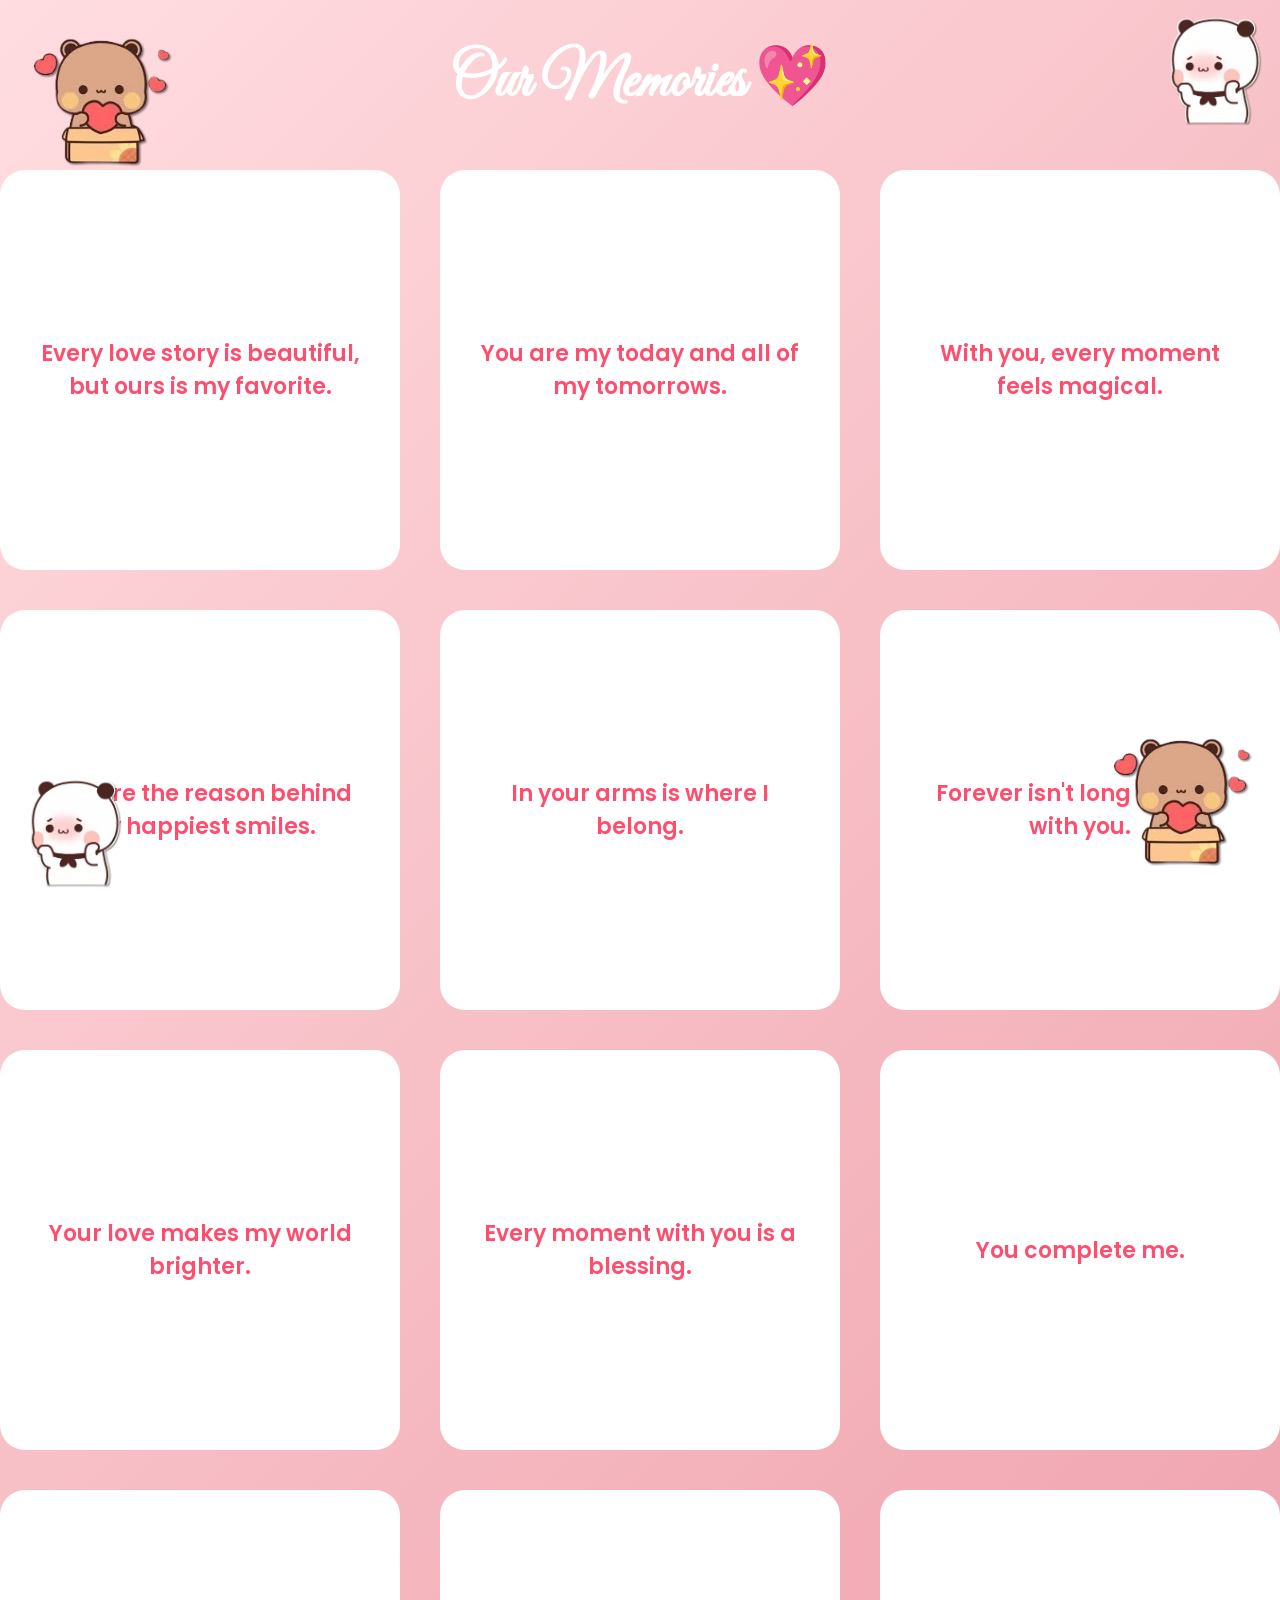
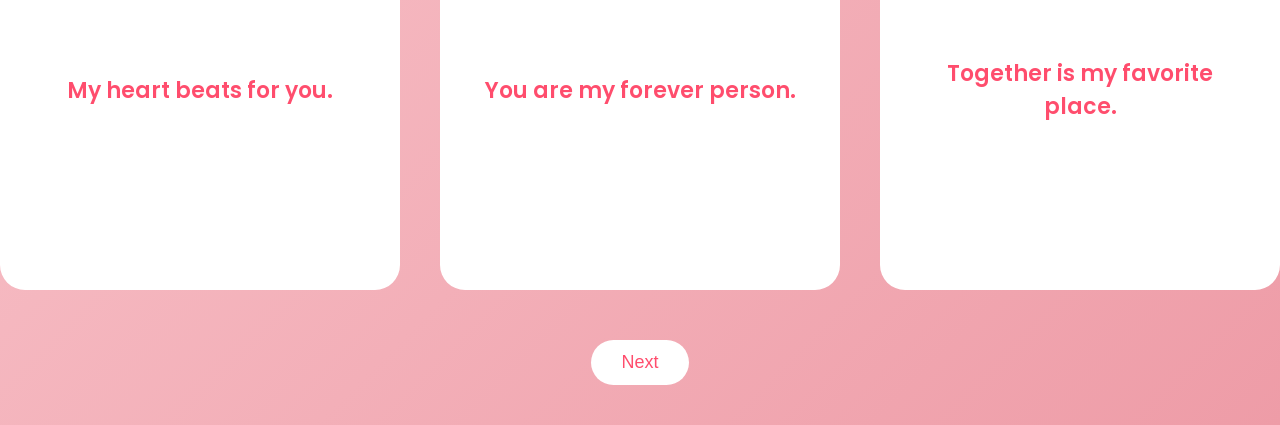
==== memories.html @ 251d6ece "Add files via upload" ====
<!DOCTYPE html>
<html lang="en">
<head>
<meta charset="UTF-8">
<title>Our Memories 💕</title>

<link href="https://fonts.googleapis.com/css2?family=Great+Vibes&family=Poppins:wght@400;600&display=swap" rel="stylesheet">

<style>
*{margin:0;padding:0;box-sizing:border-box;}

body{
  min-height:100vh;
  background:linear-gradient(135deg,#ffdde1,#ee9ca7);
  font-family:'Poppins', sans-serif;
  display:flex;
  flex-direction:column;
  align-items:center;
  padding:40px 20px;
  overflow-x:auto;
}

/* Stickers */
.sticker{position:fixed;z-index:5;pointer-events:none;}
.dudu{width:180px;}
.bubu{width:120px;}
.top-left{top:10px;left:10px;}
.bottom-right{bottom:10px;right:10px;}
.bottom-left{bottom:10px;left:10px;}
.top-right{top:10px;right:10px;}

/* Title */
h1{
  font-family:'Great Vibes', cursive;
  font-size:60px;
  color:white;
  margin-bottom:50px;
}

/* Grid */
.grid{
  display:grid;
  grid-template-columns:repeat(3, 400px);
  grid-template-rows:repeat(4, 400px);
  gap:40px;
}

/* Cards */
.card{
  width:400px;
  height:400px;
  perspective:1000px;
  cursor:pointer;
}

.card-inner{
  width:100%;
  height:100%;
  position:relative;
  transform-style:preserve-3d;
  transition:0.8s;
}

.card.flip .card-inner{
  transform:rotateY(180deg);
}

.card-front,.card-back{
  position:absolute;
  width:100%;
  height:100%;
  border-radius:25px;
  backface-visibility:hidden;
  display:flex;
  justify-content:center;
  align-items:center;
  text-align:center;
  padding:30px;
}

.card-front{
  background:white;
  color:#ff4d6d;
  font-weight:600;
  font-size:22px;
}

.card-back{
  transform:rotateY(180deg);
  background:black;
}

/* Default cover */
.card-back img{
  width:100%;
  height:100%;
  object-fit:cover;
  border-radius:25px;
}

/* Only special images */
.contain-img{
  object-fit:contain !important;
  background:black;
}

.next-btn{
  margin-top:50px;
  padding:12px 30px;
  background:white;
  color:#ff4d6d;
  border:none;
  border-radius:25px;
  font-size:18px;
  cursor:pointer;
}
</style>
</head>
<body>

<img src="dudu-heart.png" class="sticker dudu top-left">
<img src="dudu-heart.png" class="sticker dudu bottom-right">
<img src="bubu-shy.png" class="sticker bubu bottom-left">
<img src="bubu-shy.png" class="sticker bubu top-right">

<h1>Our Memories 💖</h1>

<div class="grid">

<!-- 1 -->
<div class="card" onclick="flipCard(this)">
<div class="card-inner">
<div class="card-front">Every love story is beautiful, but ours is my favorite.</div>
<div class="card-back"><img src="mem1.jpeg"></div>
</div></div>

<!-- 2 (CONTAIN) -->
<div class="card" onclick="flipCard(this)">
<div class="card-inner">
<div class="card-front">You are my today and all of my tomorrows.</div>
<div class="card-back"><img src="mem2.jpg" class="contain-img"></div>
</div></div>

<!-- 3 -->
<div class="card" onclick="flipCard(this)">
<div class="card-inner">
<div class="card-front">With you, every moment feels magical.</div>
<div class="card-back"><img src="mem3.jpeg"></div>
</div></div>

<!-- 4 (CONTAIN) -->
<div class="card" onclick="flipCard(this)">
<div class="card-inner">
<div class="card-front">You are the reason behind my happiest smiles.</div>
<div class="card-back"><img src="mem4.jpeg" class="contain-img"></div>
</div></div>

<!-- 5 -->
<div class="card" onclick="flipCard(this)">
<div class="card-inner">
<div class="card-front">In your arms is where I belong.</div>
<div class="card-back"><img src="mem5.jpeg"></div>
</div></div>

<!-- 6 -->
<div class="card" onclick="flipCard(this)">
<div class="card-inner">
<div class="card-front">Forever isn't long enough with you.</div>
<div class="card-back"><img src="mem6.jpeg"></div>
</div></div>

<!-- 7 -->
<div class="card" onclick="flipCard(this)">
<div class="card-inner">
<div class="card-front">Your love makes my world brighter.</div>
<div class="card-back"><img src="mem7.jpeg"></div>
</div></div>

<!-- 8 -->
<div class="card" onclick="flipCard(this)">
<div class="card-inner">
<div class="card-front">Every moment with you is a blessing.</div>
<div class="card-back"><img src="mem8.jpeg"></div>
</div></div>

<!-- 9 -->
<div class="card" onclick="flipCard(this)">
<div class="card-inner">
<div class="card-front">You complete me.</div>
<div class="card-back"><img src="mem9.jpeg"></div>
</div></div>

<!-- 10 (CONTAIN) -->
<div class="card" onclick="flipCard(this)">
<div class="card-inner">
<div class="card-front">My heart beats for you.</div>
<div class="card-back"><img src="mem10.jpeg" class="contain-img"></div>
</div></div>

<!-- 11 -->
<div class="card" onclick="flipCard(this)">
<div class="card-inner">
<div class="card-front">You are my forever person.</div>
<div class="card-back"><img src="mem11.jpeg"></div>
</div></div>

<!-- 12 -->
<div class="card" onclick="flipCard(this)">
<div class="card-inner">
<div class="card-front">Together is my favorite place.</div>
<div class="card-back"><img src="mem12.jpeg"></div>
</div></div>

</div>

<button class="next-btn" onclick="openProposal()">Next</button>

<script>
let openedCard=null;

function flipCard(card){
  if(openedCard===card){
    card.classList.remove("flip");
    openedCard=null;
    return;
  }
  if(openedCard){
    openedCard.classList.remove("flip");
  }
  card.classList.add("flip");
  openedCard=card;
}

function openProposal(){
  window.location.href="next.html";
}
</script>

</body>
</html>
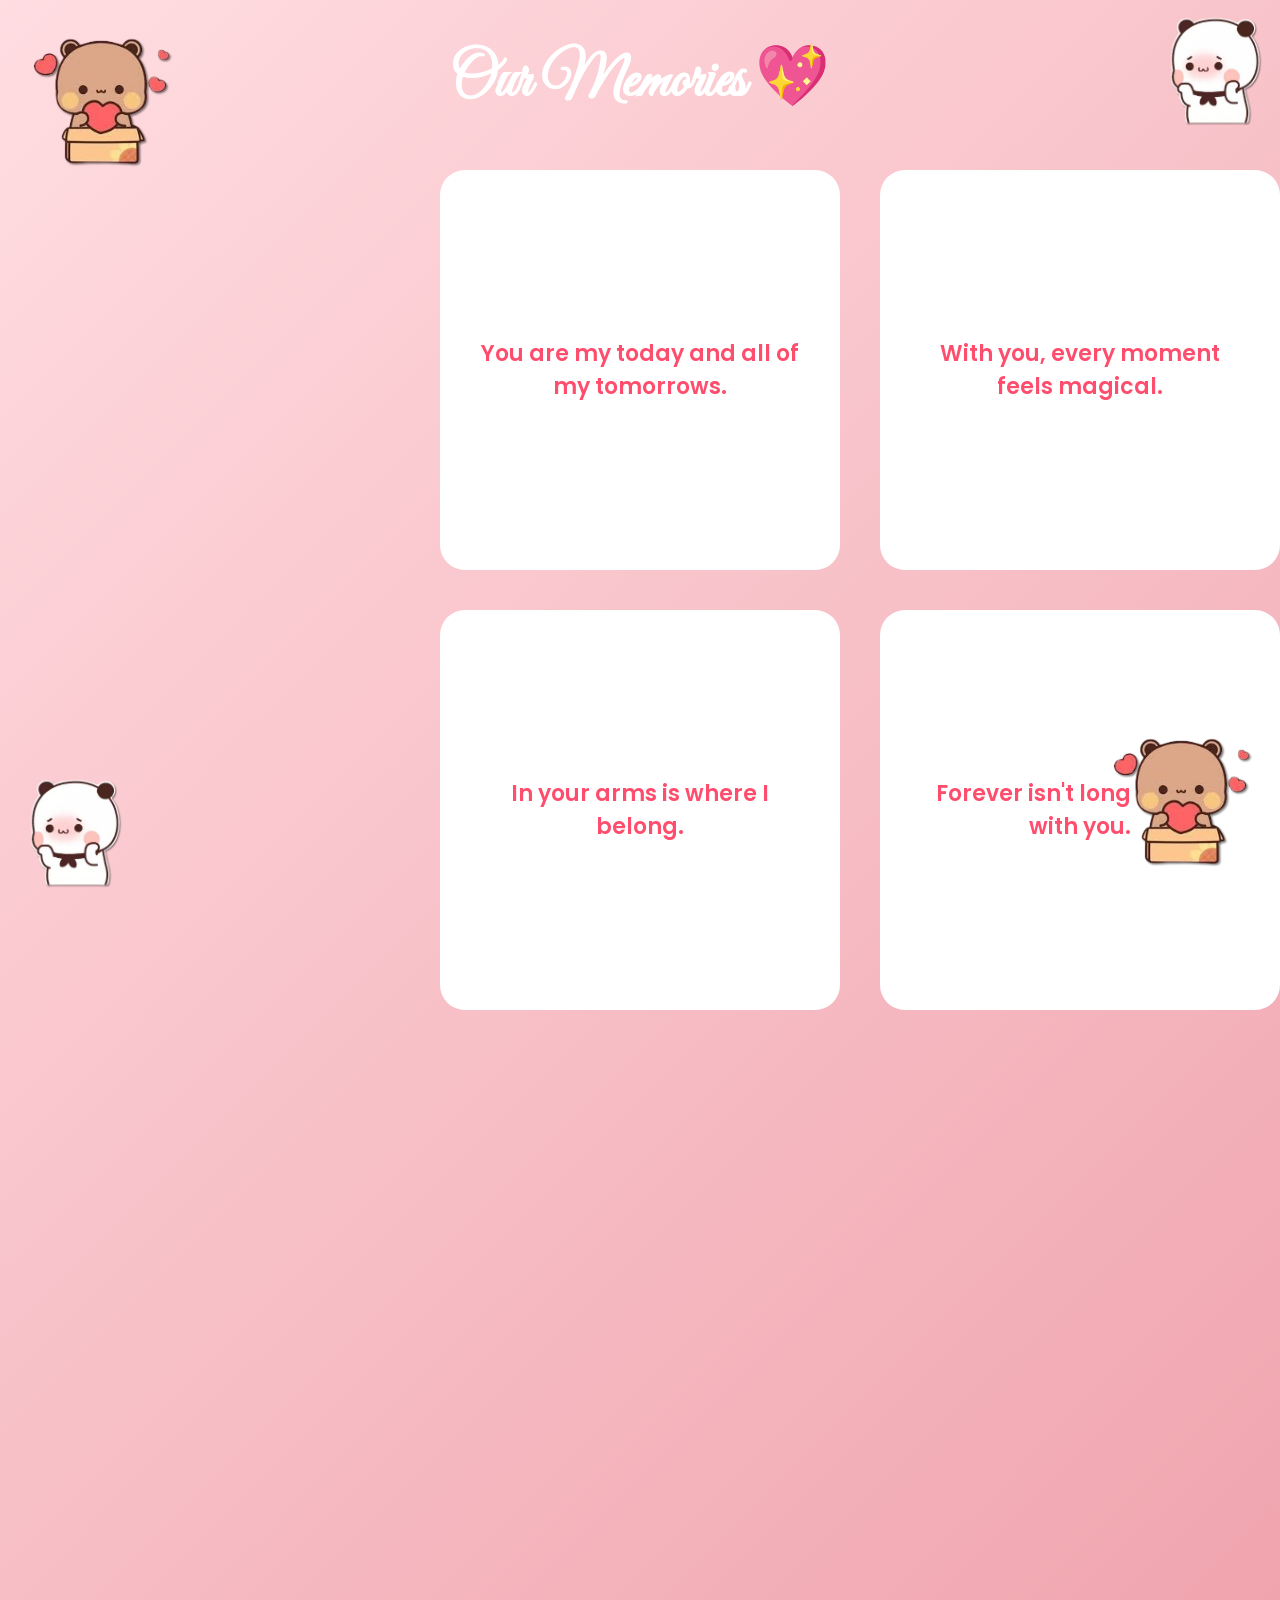
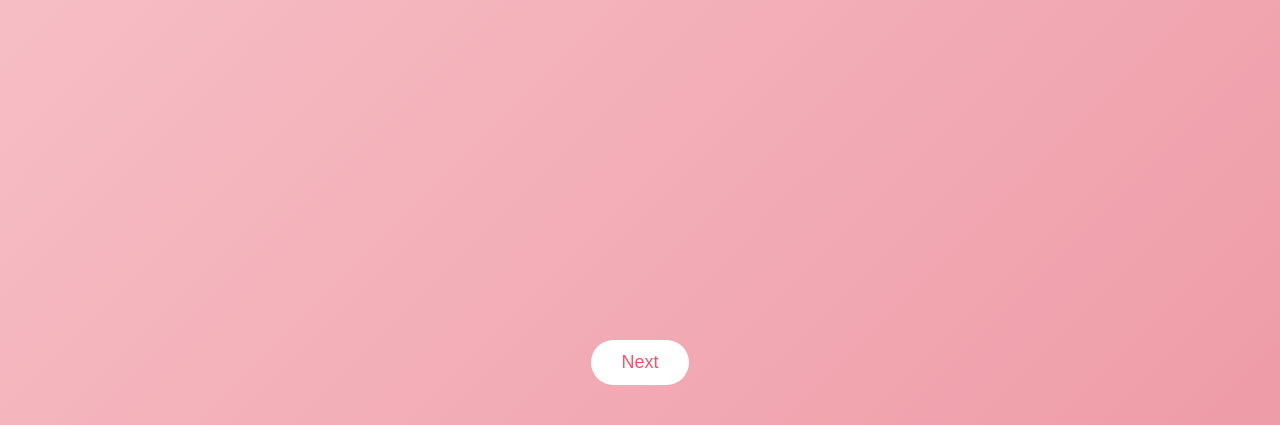
==== commit c84caabe: "Update memories.html" ====
--- a/memories.html
+++ b/memories.html
@@ -232,9 +232,9 @@
 }
 
 function openProposal(){
-  window.location.href="next.html";
+  window.location.href="letter.html";
 }
 </script>
 
 </body>
-</html>+</html>
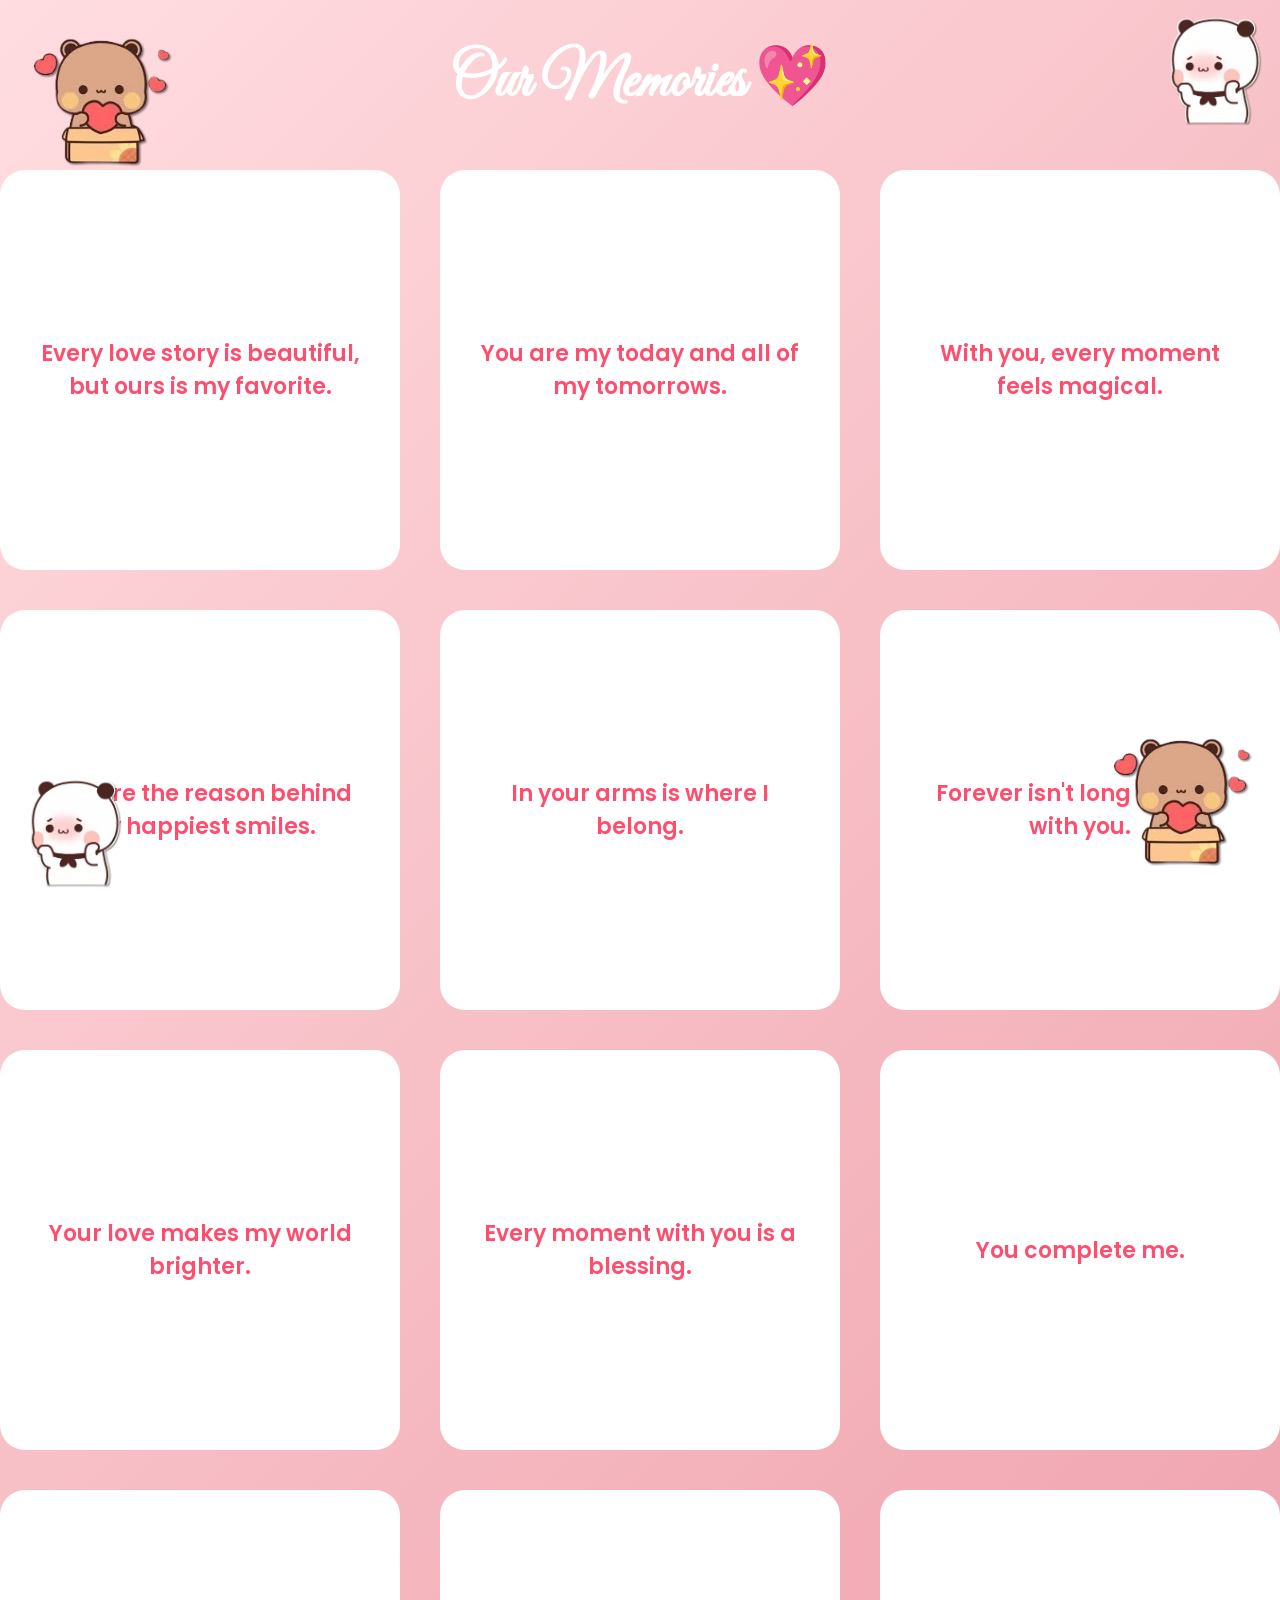
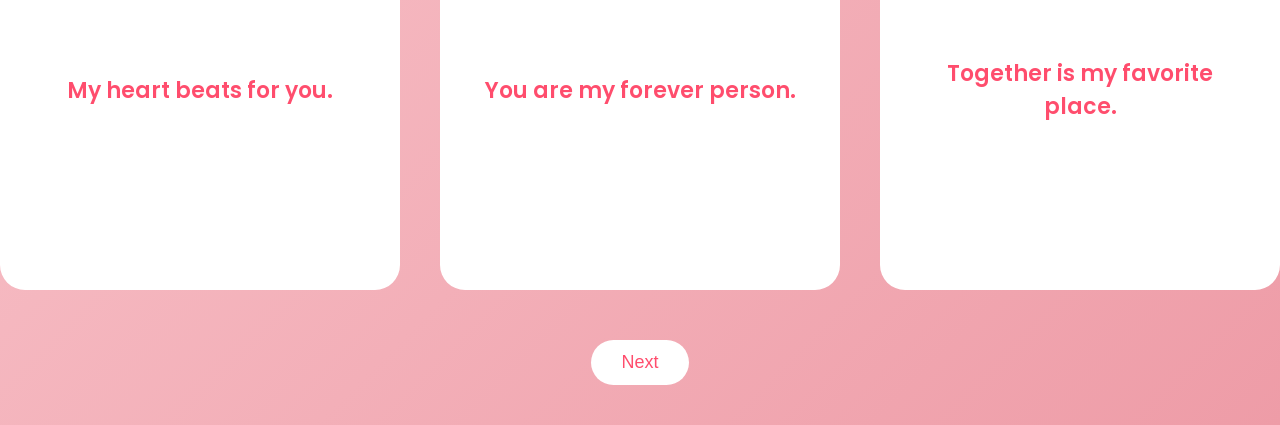
==== commit 557eae4b: "Update memories.html" ====
--- a/memories.html
+++ b/memories.html
@@ -232,7 +232,7 @@
 }
 
 function openProposal(){
-  window.location.href="letter.html";
+  document.getElementById("popup").style.display="flex";
 }
 </script>
 
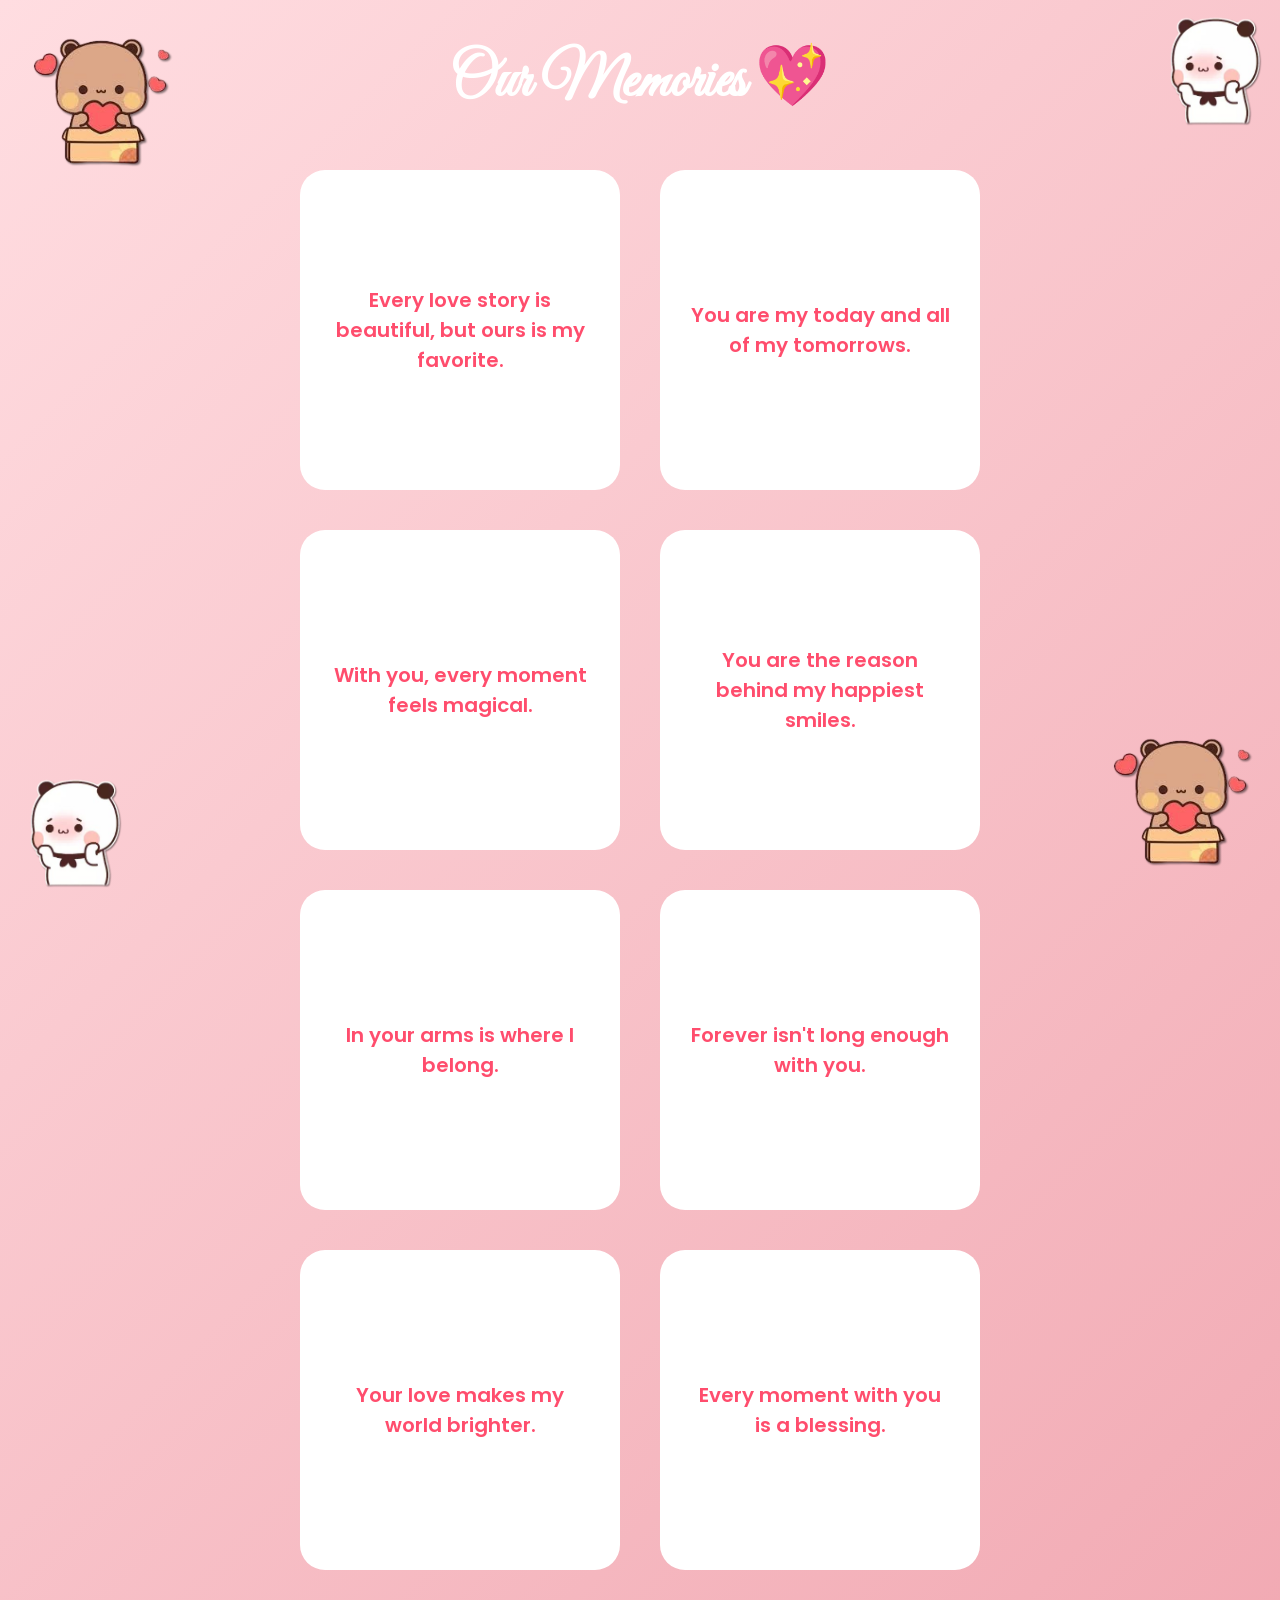
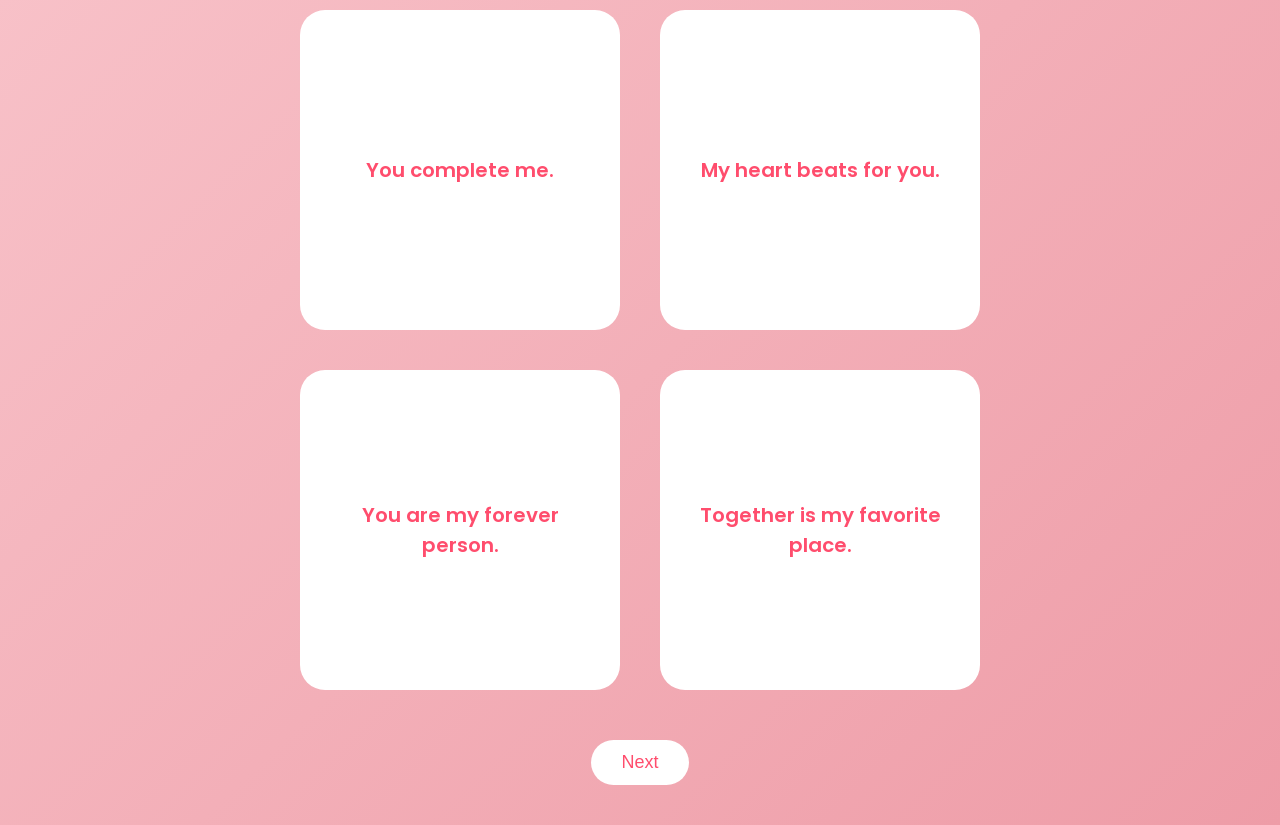
==== commit ec20b6cc: "Update memories.html" ====
--- a/memories.html
+++ b/memories.html
@@ -17,7 +17,7 @@
   flex-direction:column;
   align-items:center;
   padding:40px 20px;
-  overflow-x:auto;
+  overflow-x:hidden;
 }
 
 /* Stickers */
@@ -37,72 +37,34 @@
   margin-bottom:50px;
 }
 
-/* Grid */
+/* Cards */
 .grid{
   display:grid;
-  grid-template-columns:repeat(3, 400px);
-  grid-template-rows:repeat(4, 400px);
+  grid-template-columns:repeat(2,320px);
+  grid-template-rows:repeat(3,320px);
   gap:40px;
 }
 
-/* Cards */
-.card{
-  width:400px;
-  height:400px;
-  perspective:1000px;
-  cursor:pointer;
-}
-
-.card-inner{
-  width:100%;
-  height:100%;
-  position:relative;
-  transform-style:preserve-3d;
-  transition:0.8s;
-}
-
-.card.flip .card-inner{
-  transform:rotateY(180deg);
-}
+.card{width:320px;height:320px;perspective:1000px;cursor:pointer;}
+.card-inner{width:100%;height:100%;position:relative;transform-style:preserve-3d;transition:0.8s;}
+.card.flip .card-inner{transform:rotateY(180deg);}
 
 .card-front,.card-back{
-  position:absolute;
-  width:100%;
-  height:100%;
-  border-radius:25px;
-  backface-visibility:hidden;
-  display:flex;
-  justify-content:center;
-  align-items:center;
-  text-align:center;
-  padding:30px;
+  position:absolute;width:100%;height:100%;
+  border-radius:25px;backface-visibility:hidden;
+  display:flex;justify-content:center;align-items:center;
+  text-align:center;padding:30px;
 }
 
 .card-front{
   background:white;
   color:#ff4d6d;
   font-weight:600;
-  font-size:22px;
-}
-
-.card-back{
-  transform:rotateY(180deg);
-  background:black;
-}
-
-/* Default cover */
-.card-back img{
-  width:100%;
-  height:100%;
-  object-fit:cover;
-  border-radius:25px;
-}
-
-/* Only special images */
-.contain-img{
-  object-fit:contain !important;
-  background:black;
-}
+  font-size:20px;
+}
+
+.card-back{transform:rotateY(180deg);overflow:hidden;}
+.card-back img{width:100%;height:100%;object-fit:cover;border-radius:25px;}
 
 .next-btn{
   margin-top:50px;
@@ -114,10 +76,108 @@
   font-size:18px;
   cursor:pointer;
 }
+
+/* Popup */
+.popup{
+  position:fixed;top:0;left:0;width:100%;height:100%;
+  display:none;justify-content:center;align-items:center;
+  backdrop-filter:blur(6px);z-index:10;
+}
+
+.popup-box{
+  background:rgba(255,192,203,0.95);
+  padding:40px;border-radius:20px;text-align:center;
+}
+
+.popup-box h2{
+  font-family:'Great Vibes', cursive;
+  font-size:40px;margin-bottom:20px;
+}
+
+.popup-box button{
+  margin:10px;padding:10px 25px;border:none;
+  border-radius:20px;cursor:pointer;
+}
+
+.yes-btn{background:#ff4d6d;color:white;}
+.no-btn{background:white;color:#ff4d6d;}
+
+/* Bunny */
+.bunny{
+  margin-top:20px;
+  display:flex;
+  flex-direction:column;
+  align-items:center;
+}
+
+.custom-bunny{width:220px;}
+
+.bunny p{
+  margin-top:10px;
+  font-weight:bold;
+  color:#ff4d6d;
+  font-size:18px;
+}
+
+/* Celebration */
+.celebration{
+  position:fixed;
+  top:0;left:0;width:100%;height:100%;
+  background:rgba(0,0,0,0.9);
+  backdrop-filter:blur(12px);
+  display:flex;
+  flex-direction:column;
+  align-items:center;
+  z-index:9999;
+  overflow:hidden;
+  padding-top:60px;
+}
+
+.close-btn{
+  position:absolute;
+  top:20px;
+  right:30px;
+  font-size:45px;
+  color:white;
+  cursor:pointer;
+  font-weight:bold;
+}
+
+.success-text{
+  font-family:'Great Vibes', cursive;
+  font-size:100px;
+  color:#d81b60;
+  text-shadow:0 0 20px #ff2e88,0 0 40px #ff4da6;
+  text-align:center;
+}
+
+.ring{
+  font-size:90px;
+  position:absolute;
+  top:-150px;
+  animation:ringDrop 1.5s ease forwards;
+}
+
+@keyframes ringDrop{
+  to{top:260px;}
+}
+
+/* Sparkle Rain */
+.sparkle{
+  position:absolute;
+  font-size:22px;
+  animation:rain 3s linear forwards;
+}
+
+@keyframes rain{
+  from{transform:translateY(-10vh);opacity:1;}
+  to{transform:translateY(110vh);opacity:0;}
+}
 </style>
 </head>
 <body>
 
+<!-- Stickers -->
 <img src="dudu-heart.png" class="sticker dudu top-left">
 <img src="dudu-heart.png" class="sticker dudu bottom-right">
 <img src="bubu-shy.png" class="sticker bubu bottom-left">
@@ -214,6 +274,16 @@
 </div>
 
 <button class="next-btn" onclick="openProposal()">Next</button>
+
+<!-- Proposal Popup -->
+<div class="popup" id="popup">
+  <div class="popup-box">
+    <h2>Will you be my Valentine? 💖</h2>
+    <button class="yes-btn" onclick="celebrate()">Yes</button>
+    <button class="no-btn" onclick="addBunny()">No</button>
+    <div id="bunnyContainer"></div>
+  </div>
+</div>
 
 <script>
 let openedCard=null;
@@ -234,6 +304,48 @@
 function openProposal(){
   document.getElementById("popup").style.display="flex";
 }
+
+function addBunny(){
+  let container=document.getElementById("bunnyContainer");
+  container.innerHTML=`
+    <div class="bunny">
+      <img src="my-bunny.png" class="custom-bunny">
+      <p>Please accept 🥺</p>
+    </div>
+  `;
+}
+
+let sparkleInterval;
+
+function celebrate(){
+  document.getElementById("popup").style.display="none";
+
+  let celebration=document.createElement("div");
+  celebration.className="celebration";
+  celebration.innerHTML=`
+    <div class="close-btn" onclick="openLetter()">✕</div>
+    <div class="success-text">She Said Yes 💖</div>
+    <div class="ring">💍</div>
+  `;
+  document.body.appendChild(celebration);
+
+  sparkleInterval=setInterval(()=>{
+    for(let i=0;i<40;i++){
+      let s=document.createElement("div");
+      s.className="sparkle";
+      s.innerHTML="✨";
+      s.style.left=Math.random()*100+"vw";
+      s.style.animationDuration=(2+Math.random()*2)+"s";
+      celebration.appendChild(s);
+      setTimeout(()=>s.remove(),3000);
+    }
+  },500);
+}
+
+function openLetter(){
+  clearInterval(sparkleInterval);
+  window.location.href="letter.html?name=Sita";
+}
 </script>
 
 </body>
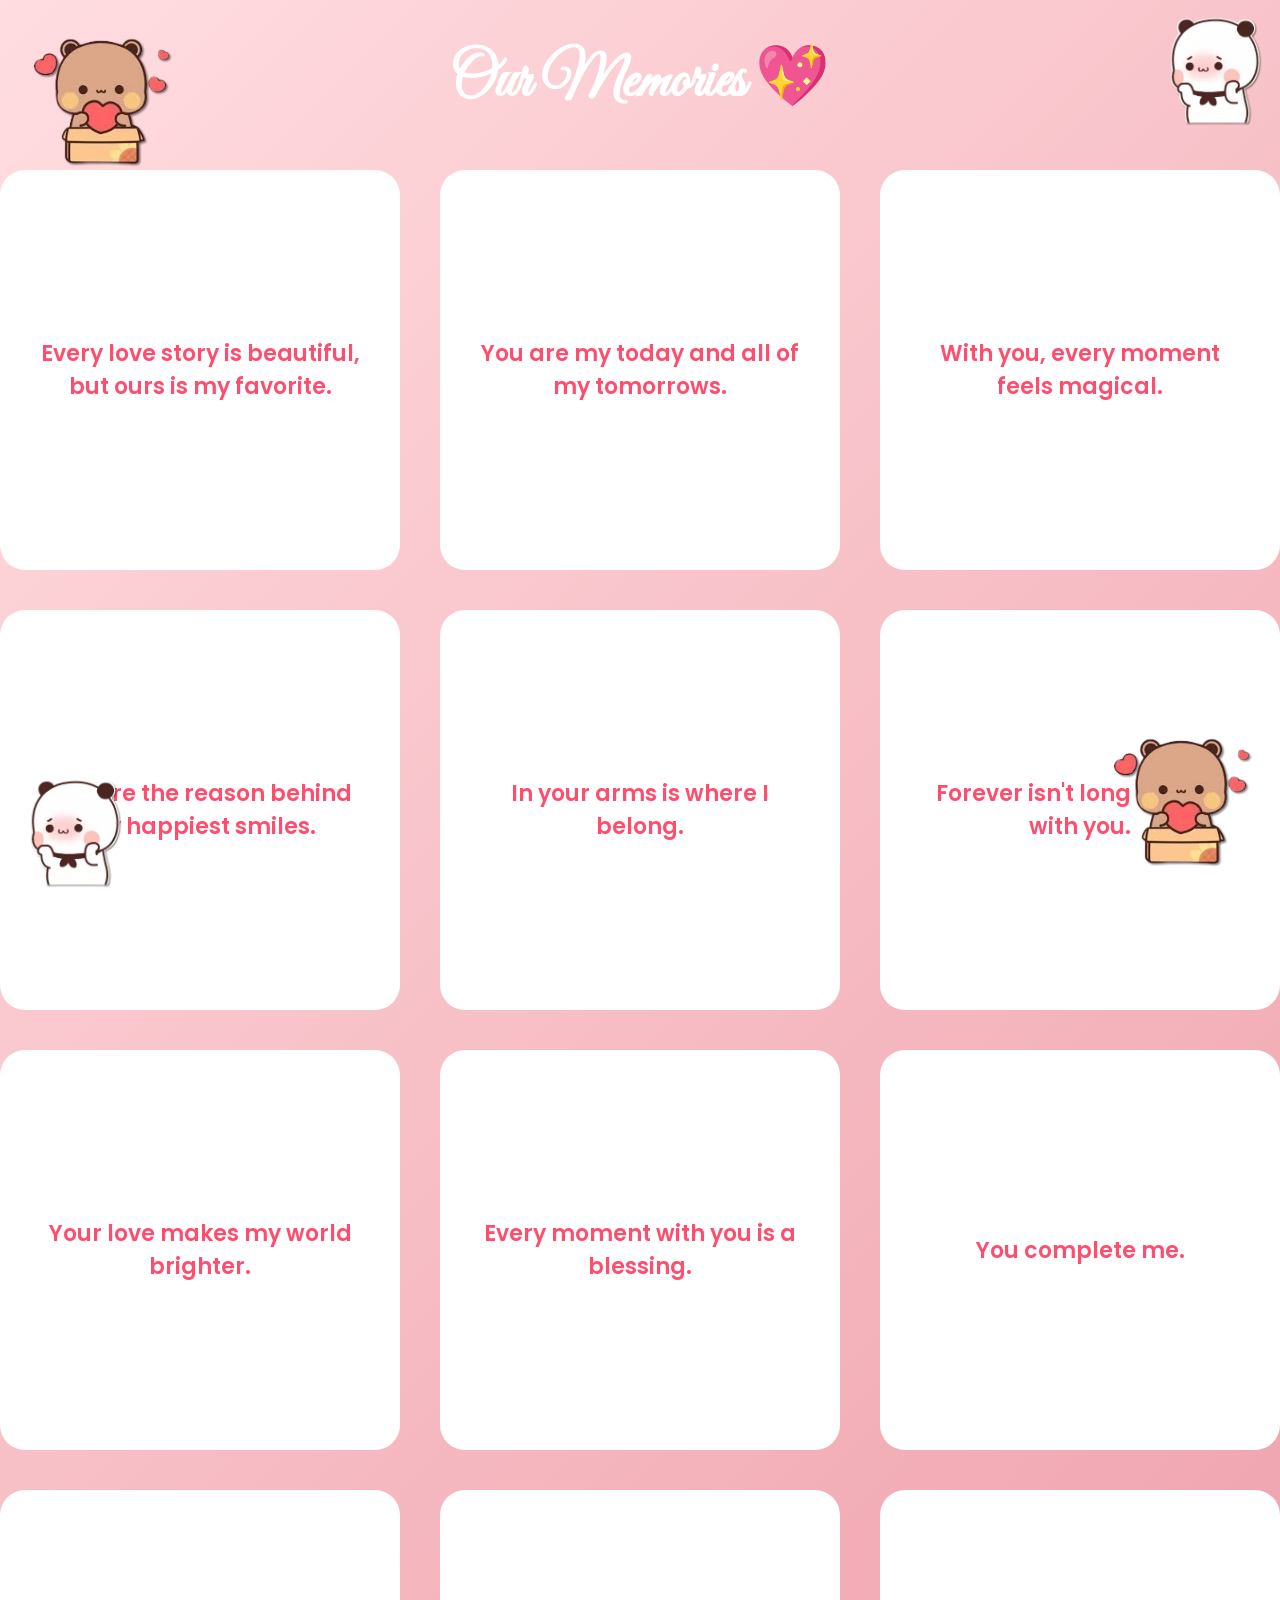
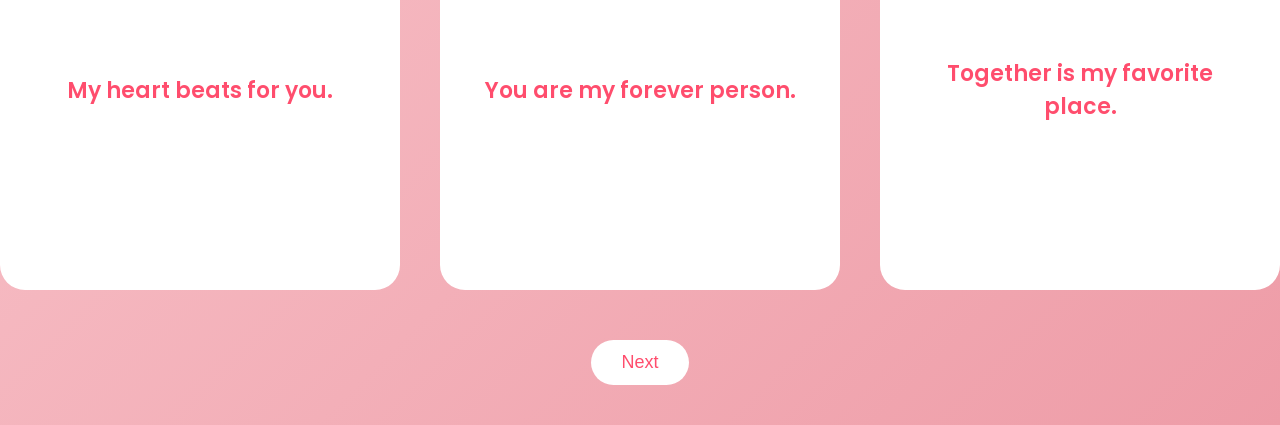
==== commit ce3a6ba1: "Update memories.html" ====
--- a/memories.html
+++ b/memories.html
@@ -40,12 +40,12 @@
 /* Cards */
 .grid{
   display:grid;
-  grid-template-columns:repeat(2,320px);
-  grid-template-rows:repeat(3,320px);
+  grid-template-columns:repeat(3, 400px);
+  grid-template-rows:repeat(4, 400px);
   gap:40px;
 }
 
-.card{width:320px;height:320px;perspective:1000px;cursor:pointer;}
+.card{width:400px;height:400px;perspective:1000px;cursor:pointer;}
 .card-inner{width:100%;height:100%;position:relative;transform-style:preserve-3d;transition:0.8s;}
 .card.flip .card-inner{transform:rotateY(180deg);}
 
@@ -60,11 +60,17 @@
   background:white;
   color:#ff4d6d;
   font-weight:600;
-  font-size:20px;
-}
-
-.card-back{transform:rotateY(180deg);overflow:hidden;}
+  font-size:22px;
+}
+
+.card-back{transform:rotateY(180deg);background:black;}
 .card-back img{width:100%;height:100%;object-fit:cover;border-radius:25px;}
+
+/* Only special images */
+.contain-img{
+  object-fit:contain !important;
+  background:black;
+}
 
 .next-btn{
   margin-top:50px;
